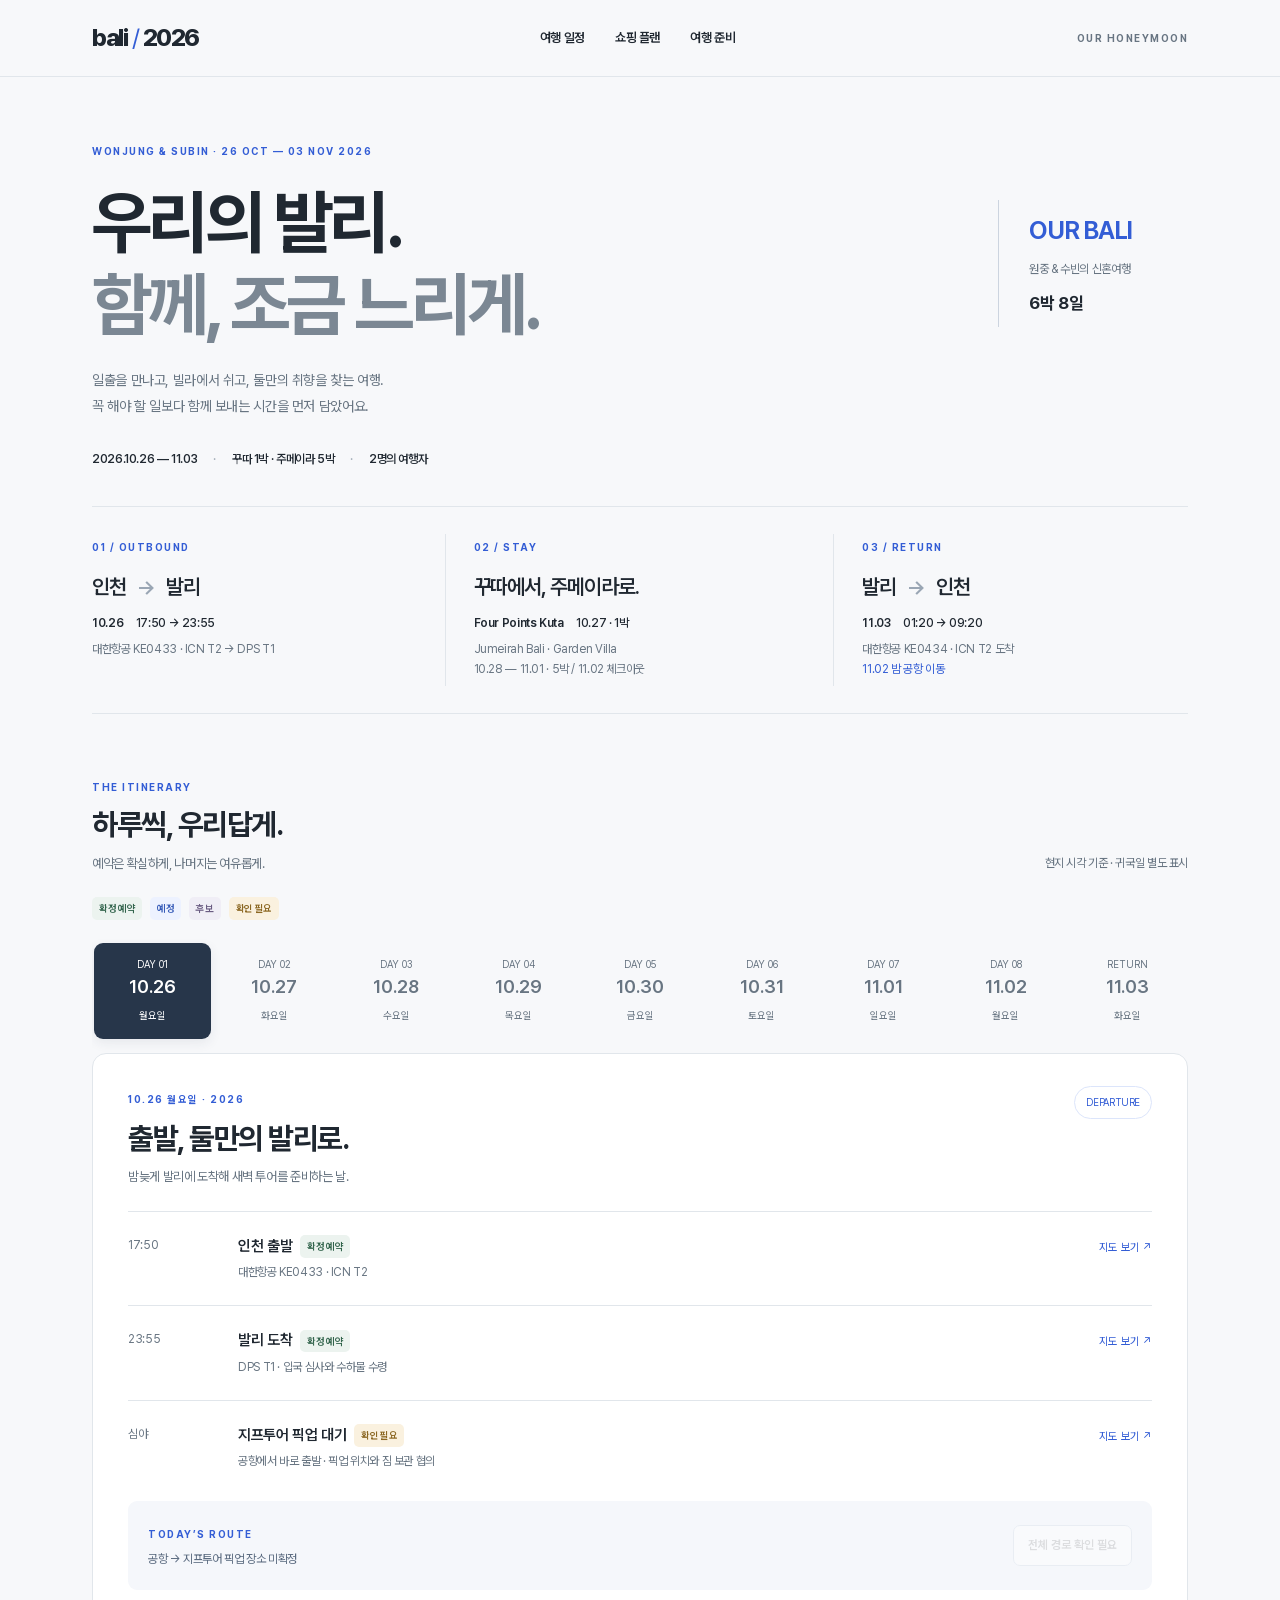
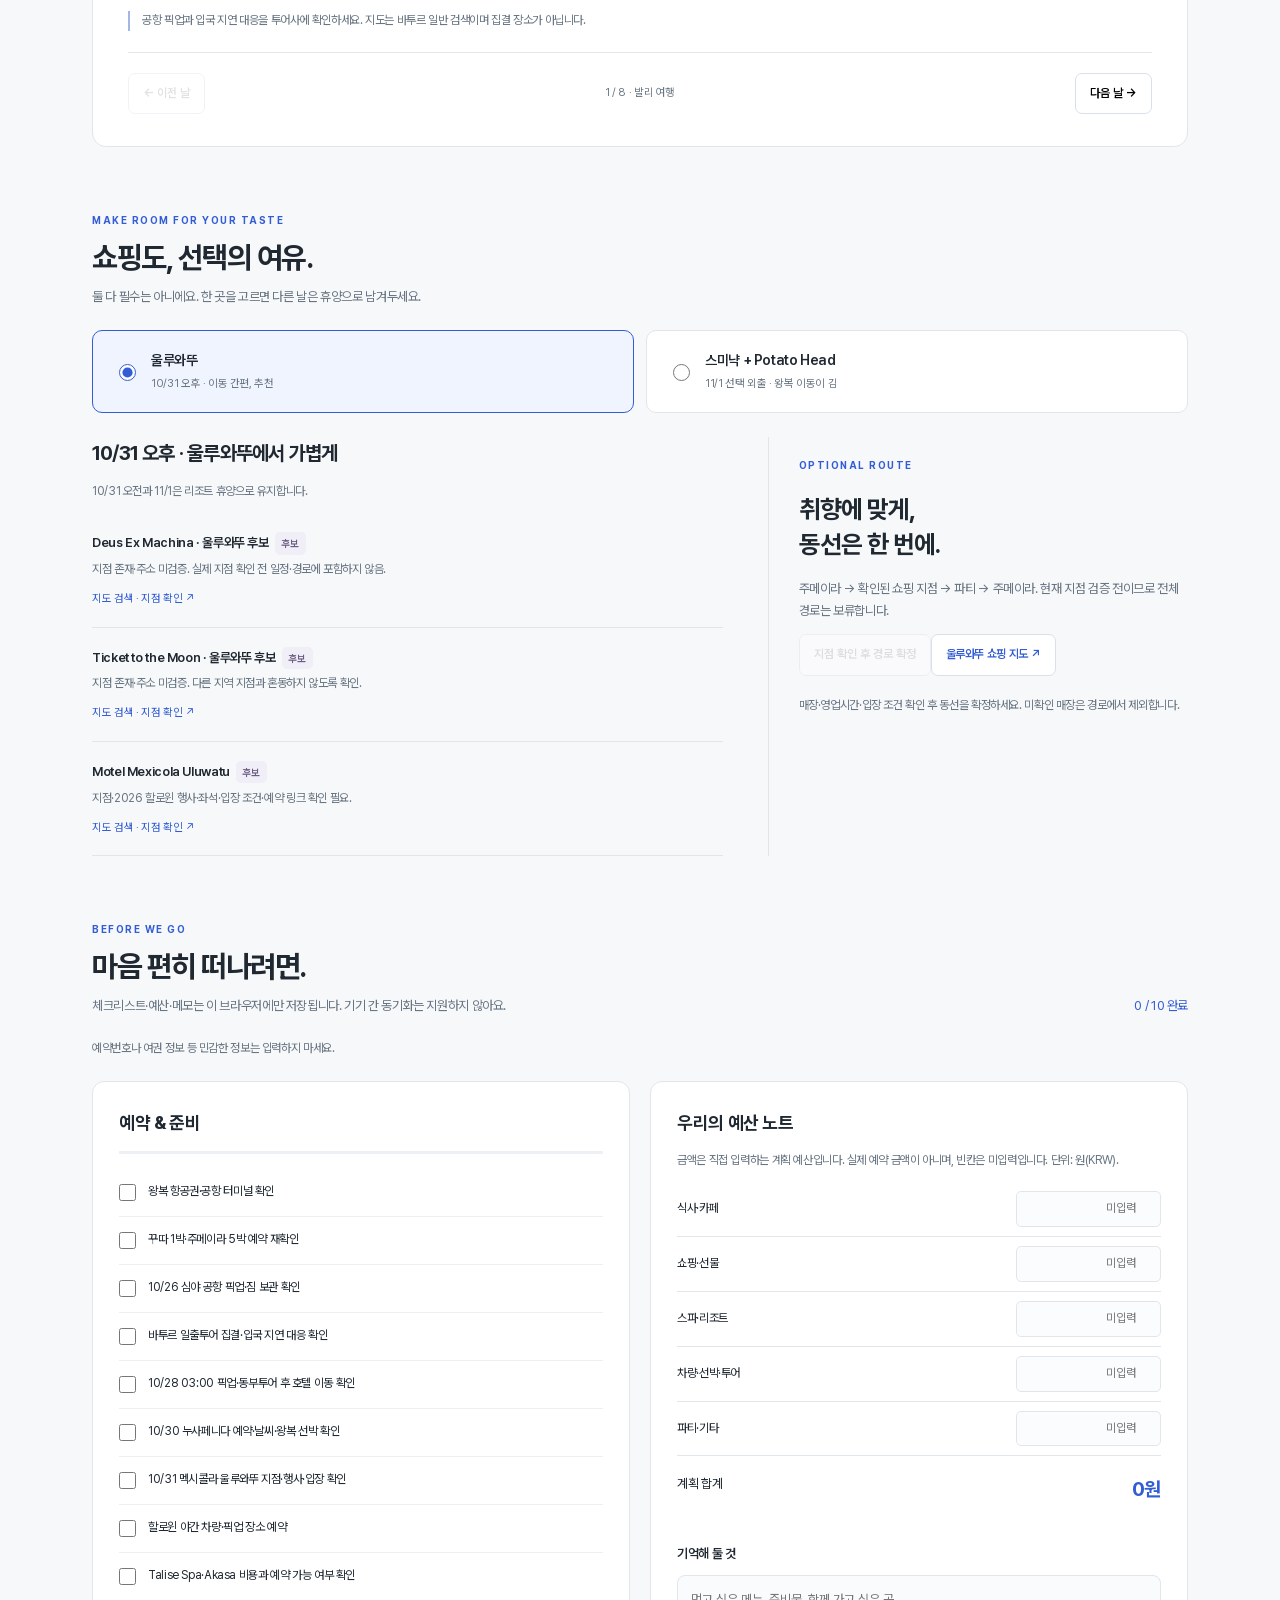
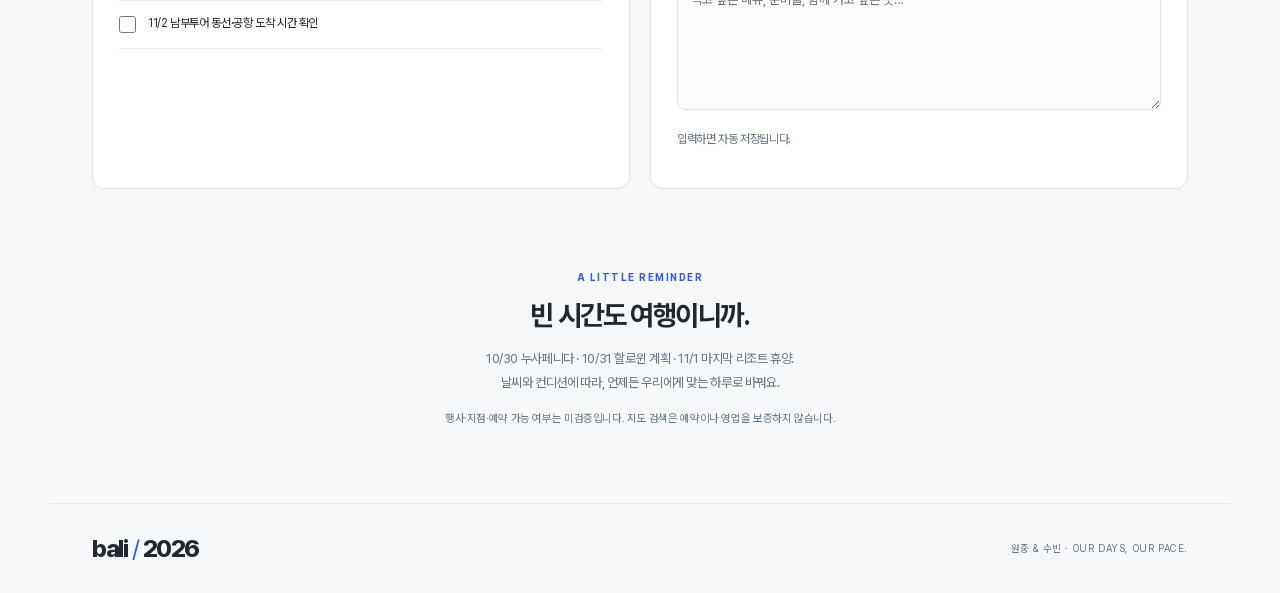
==== sites/index.html @ ada1b1bc "Complete Bali honeymoon planner and prepare Sites handoff" ====
<!doctype html>
<html lang="ko"><head><meta charset="utf-8"><meta name="viewport" content="width=device-width,initial-scale=1"><meta name="theme-color" content="#f7f8fa"><title>둘만의 발리 · 원중 & 수빈</title><link rel="icon" href="data:,"><style>
@font-face{font-family:Pretendard;font-style:normal;font-weight:45 920;font-display:swap;src:url('[data-uri]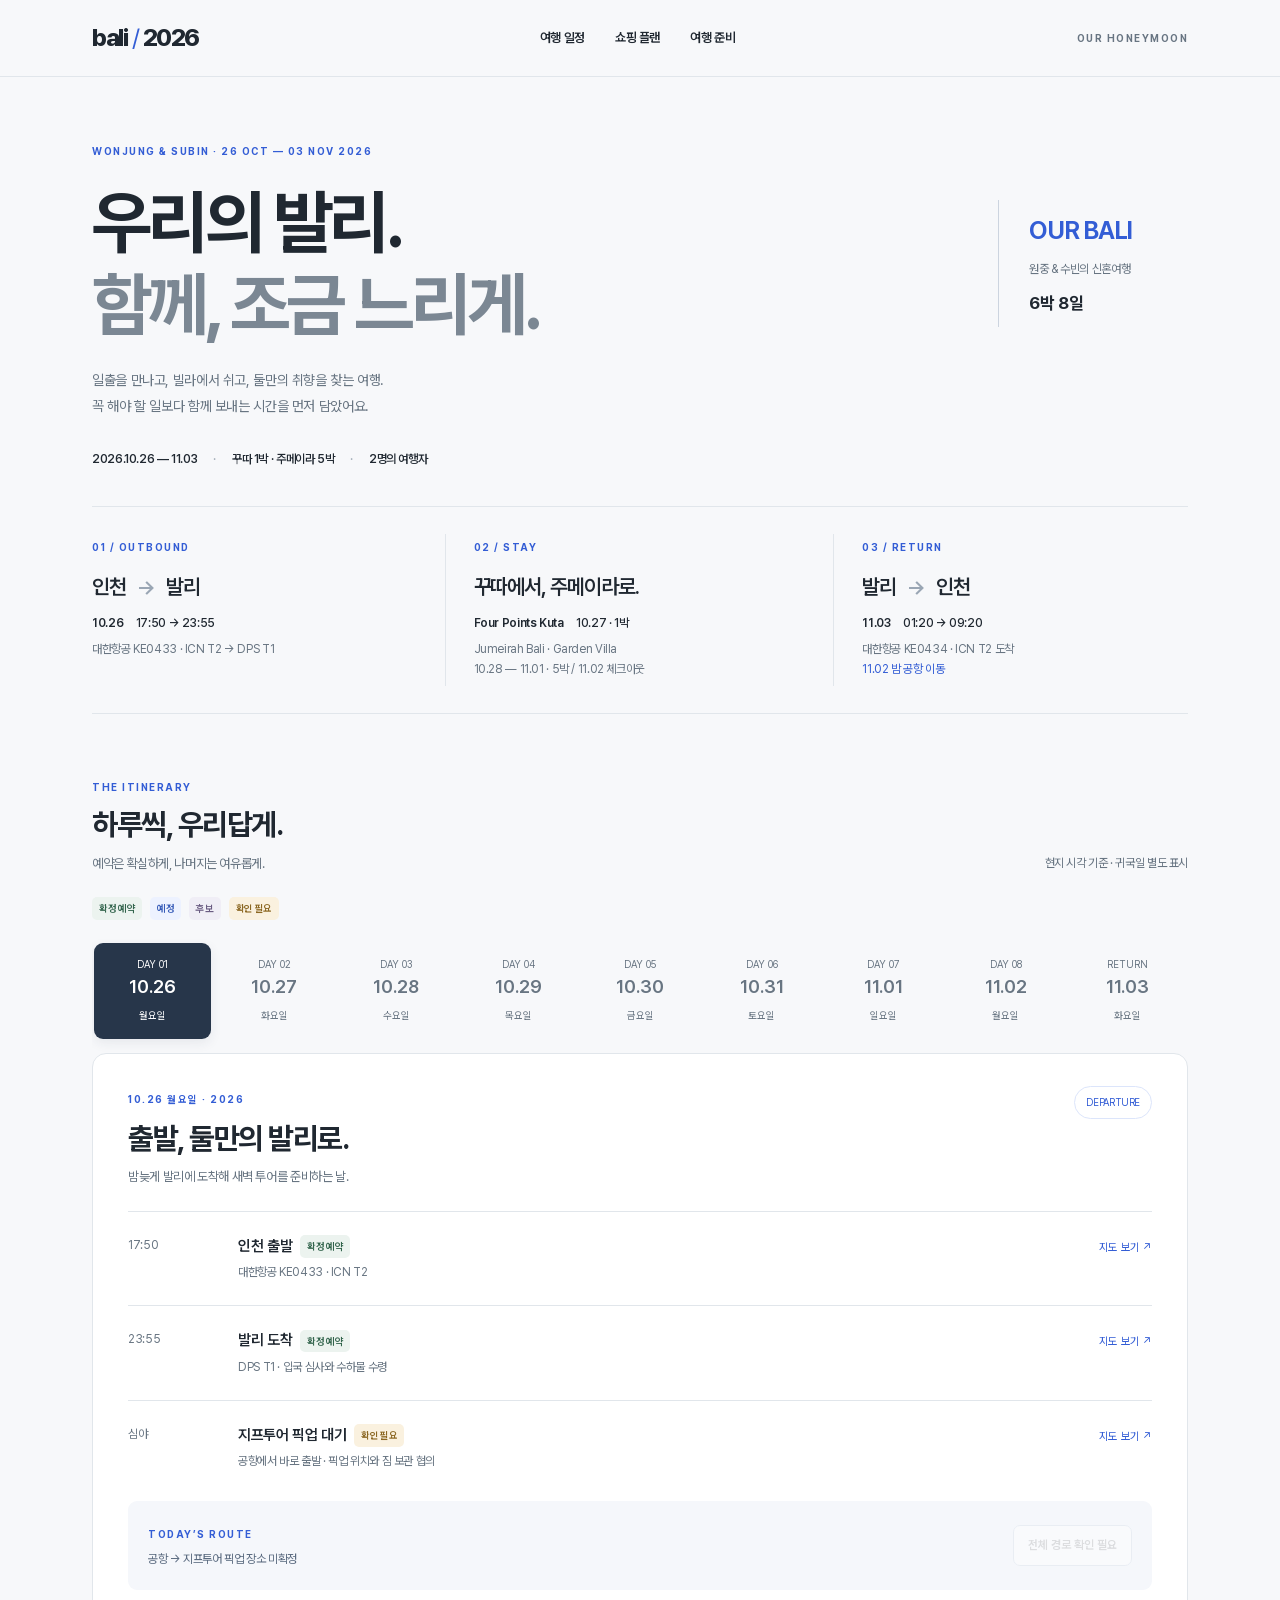
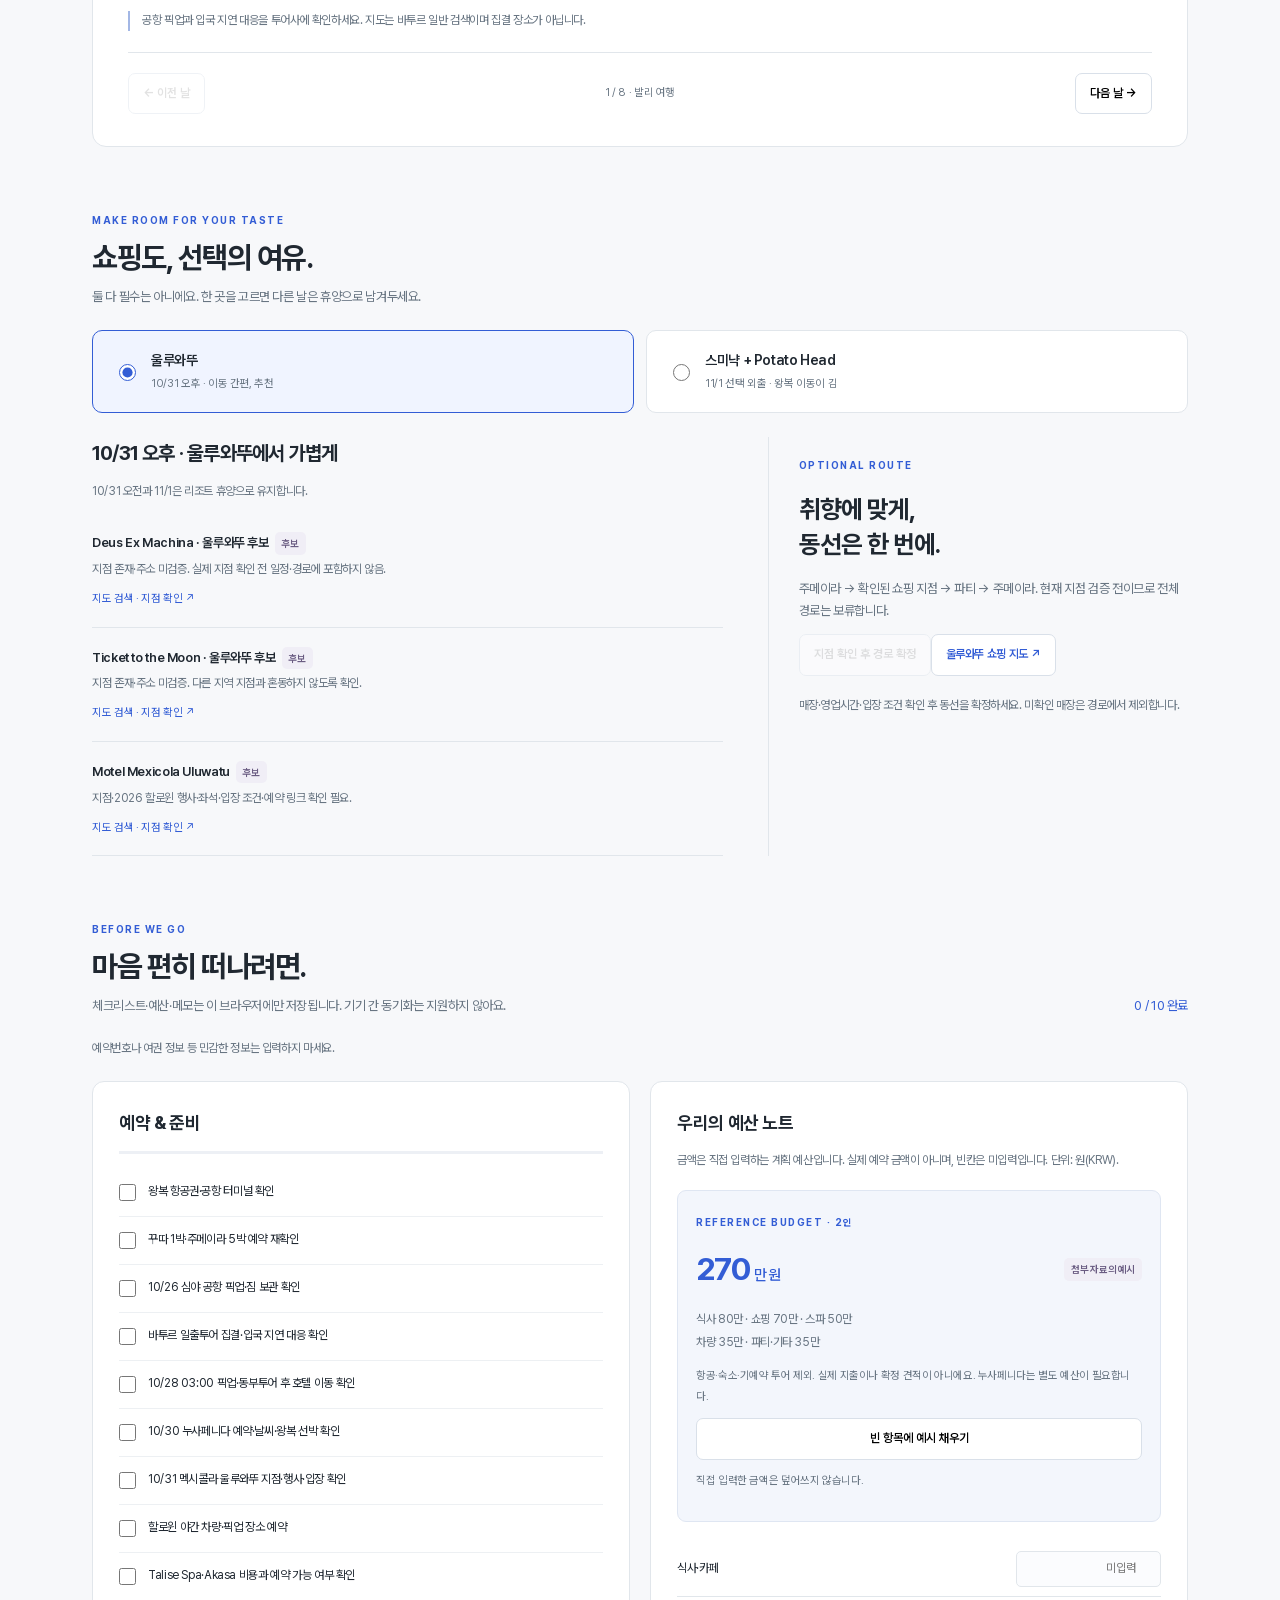
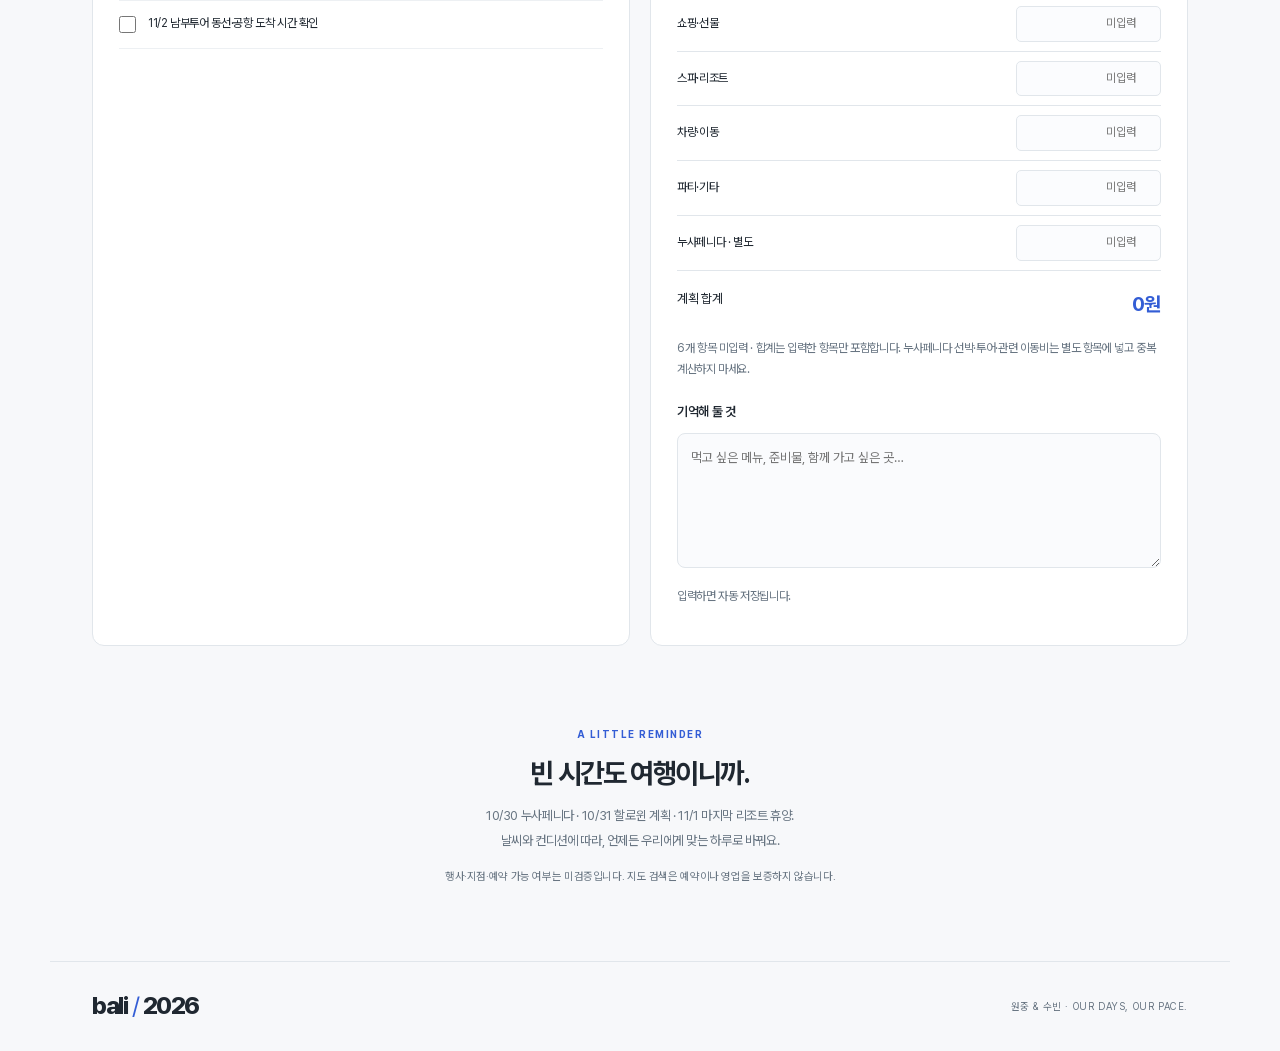
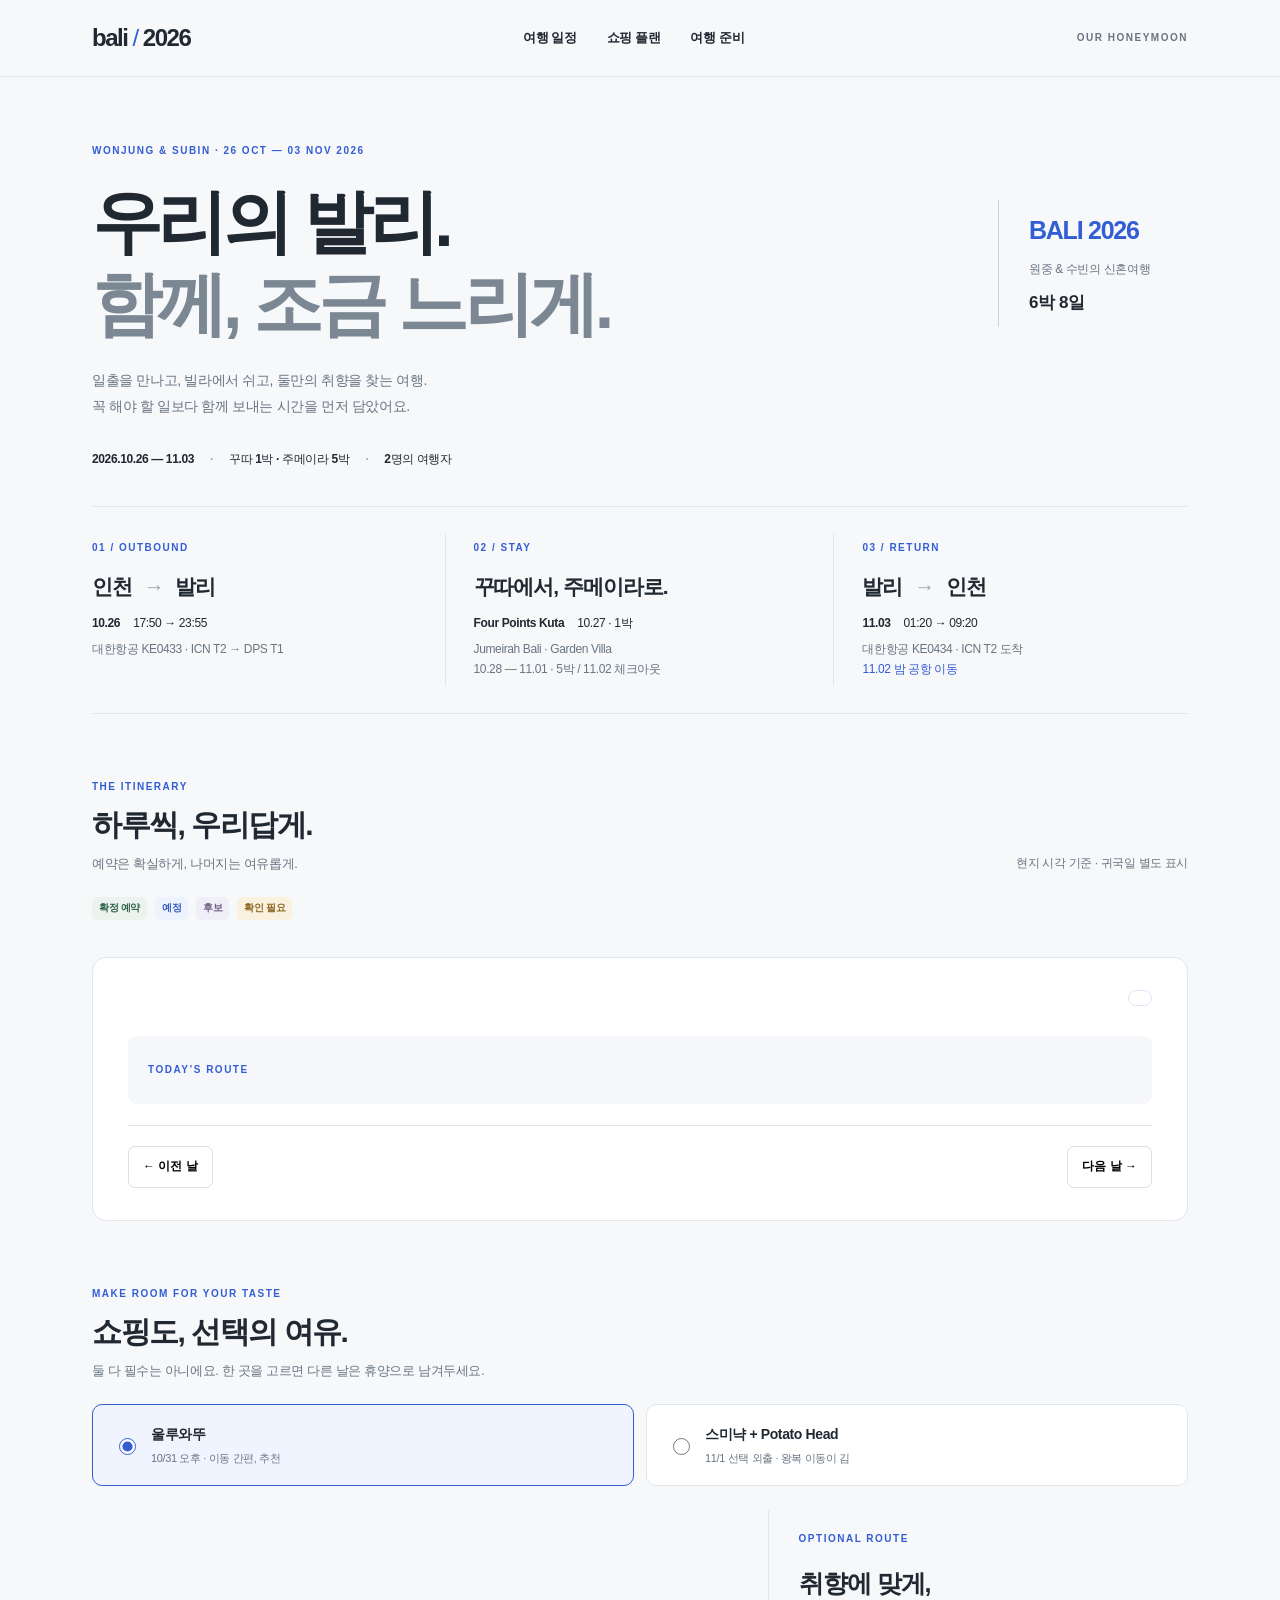
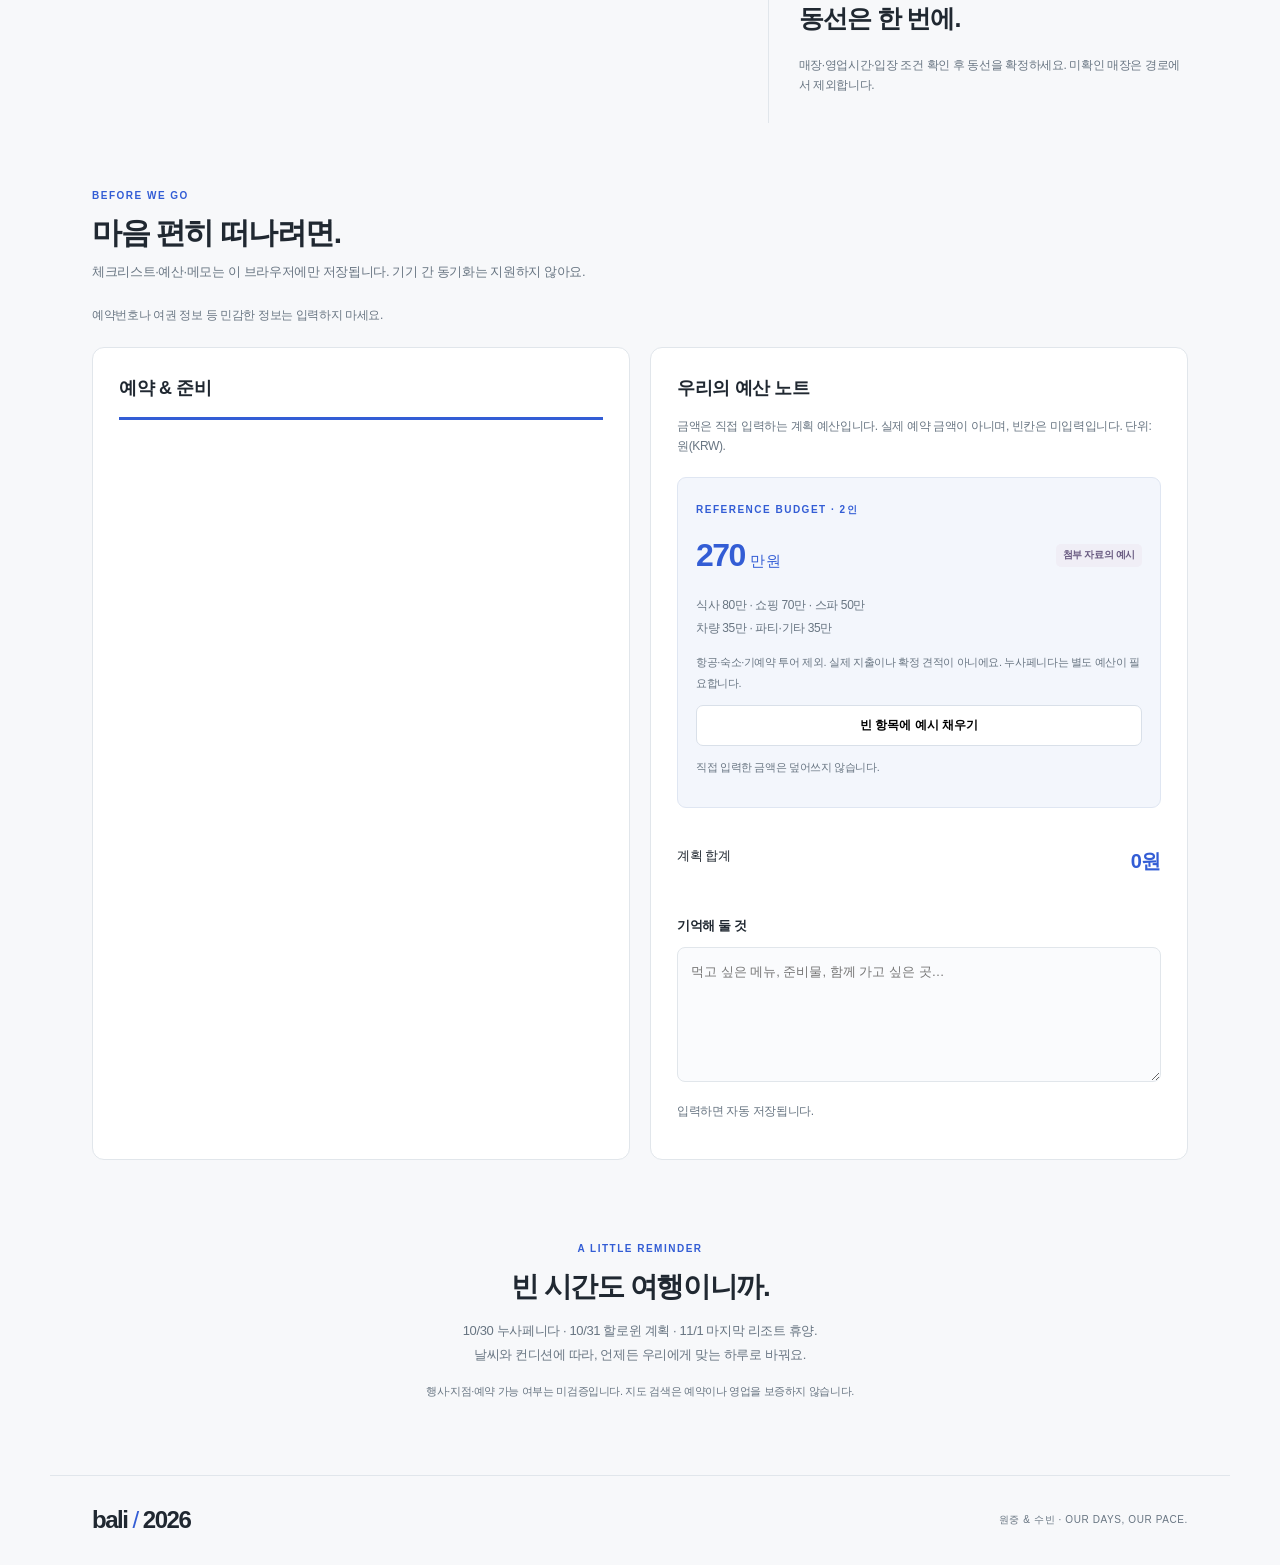
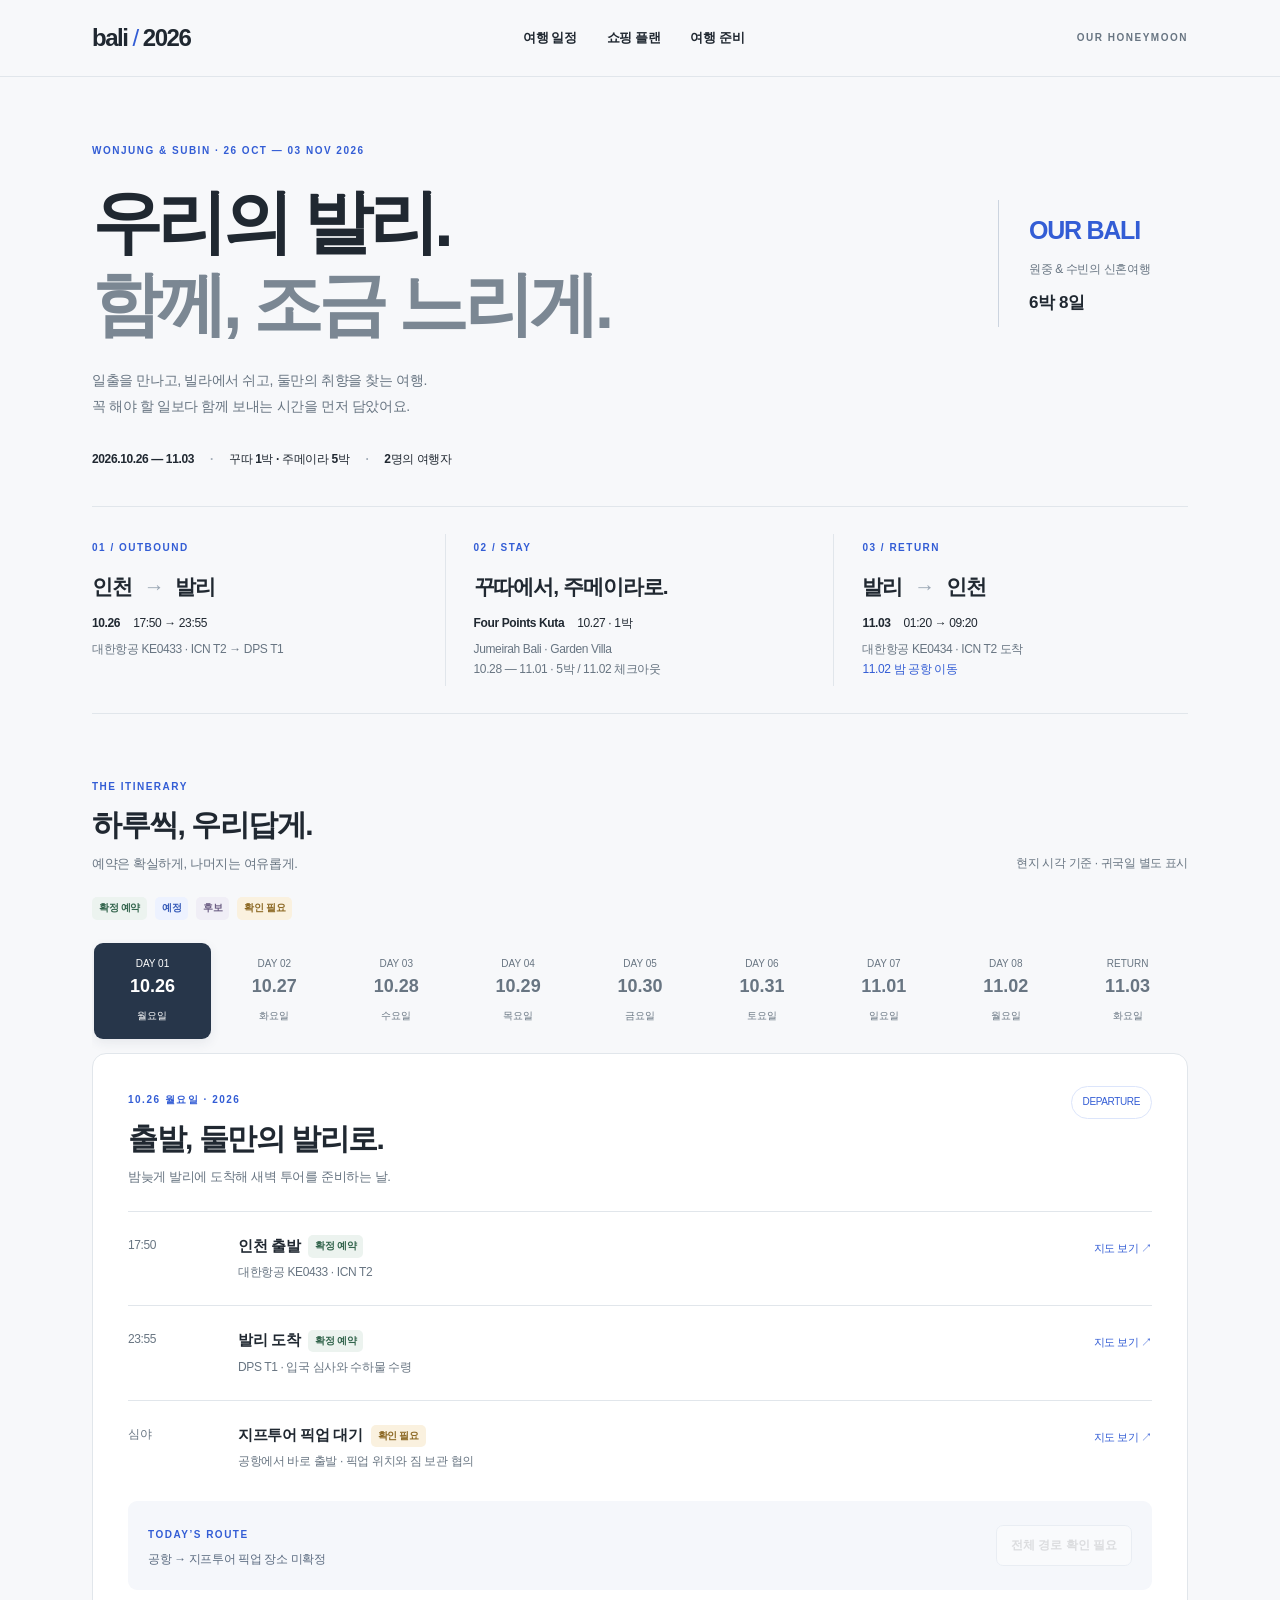
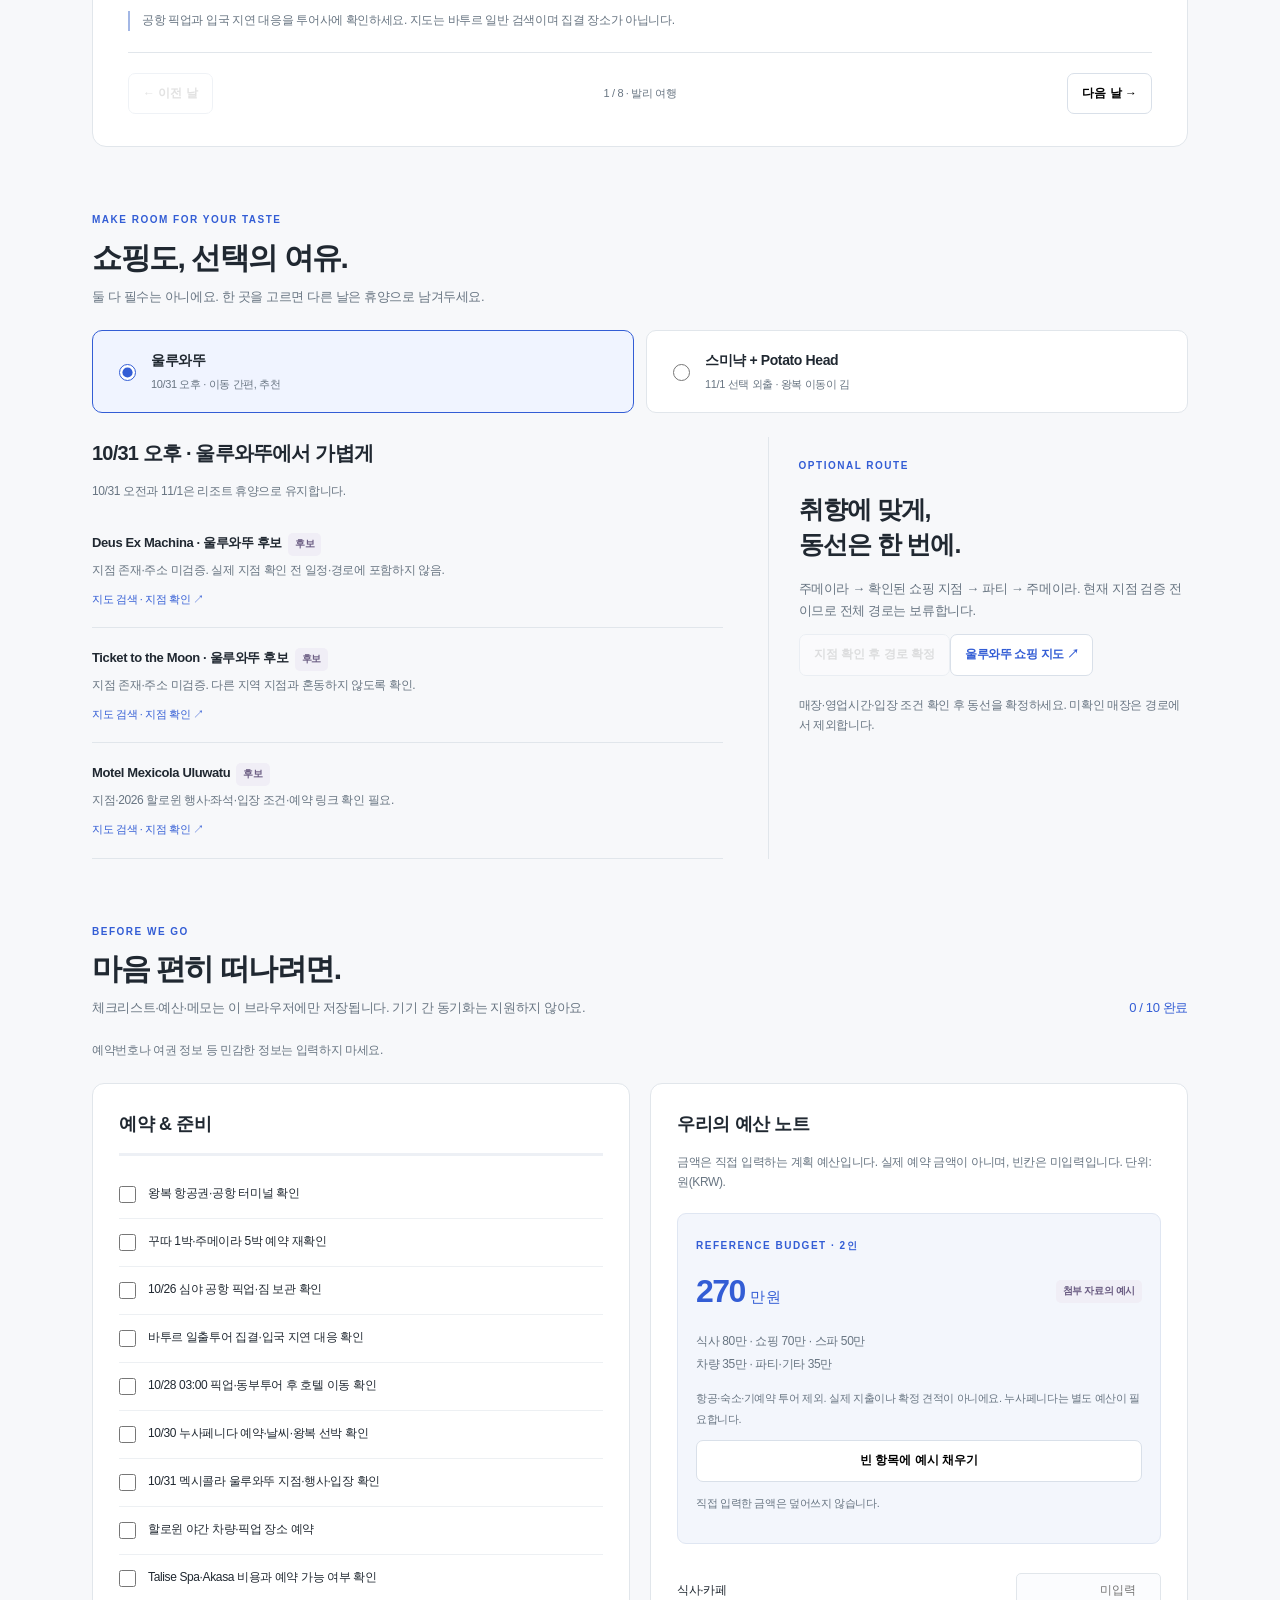
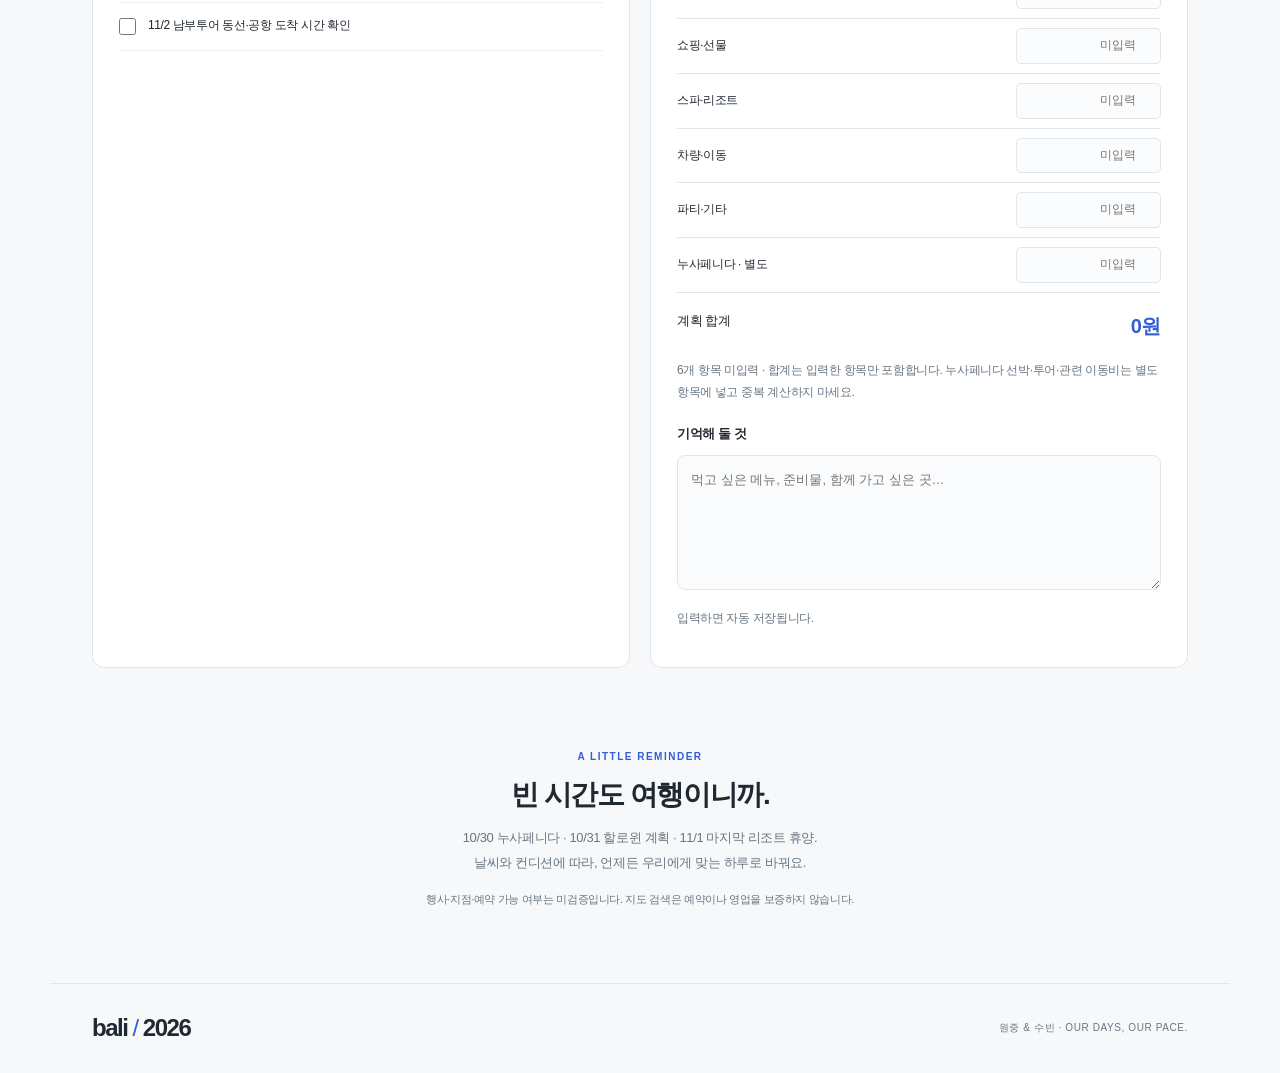
